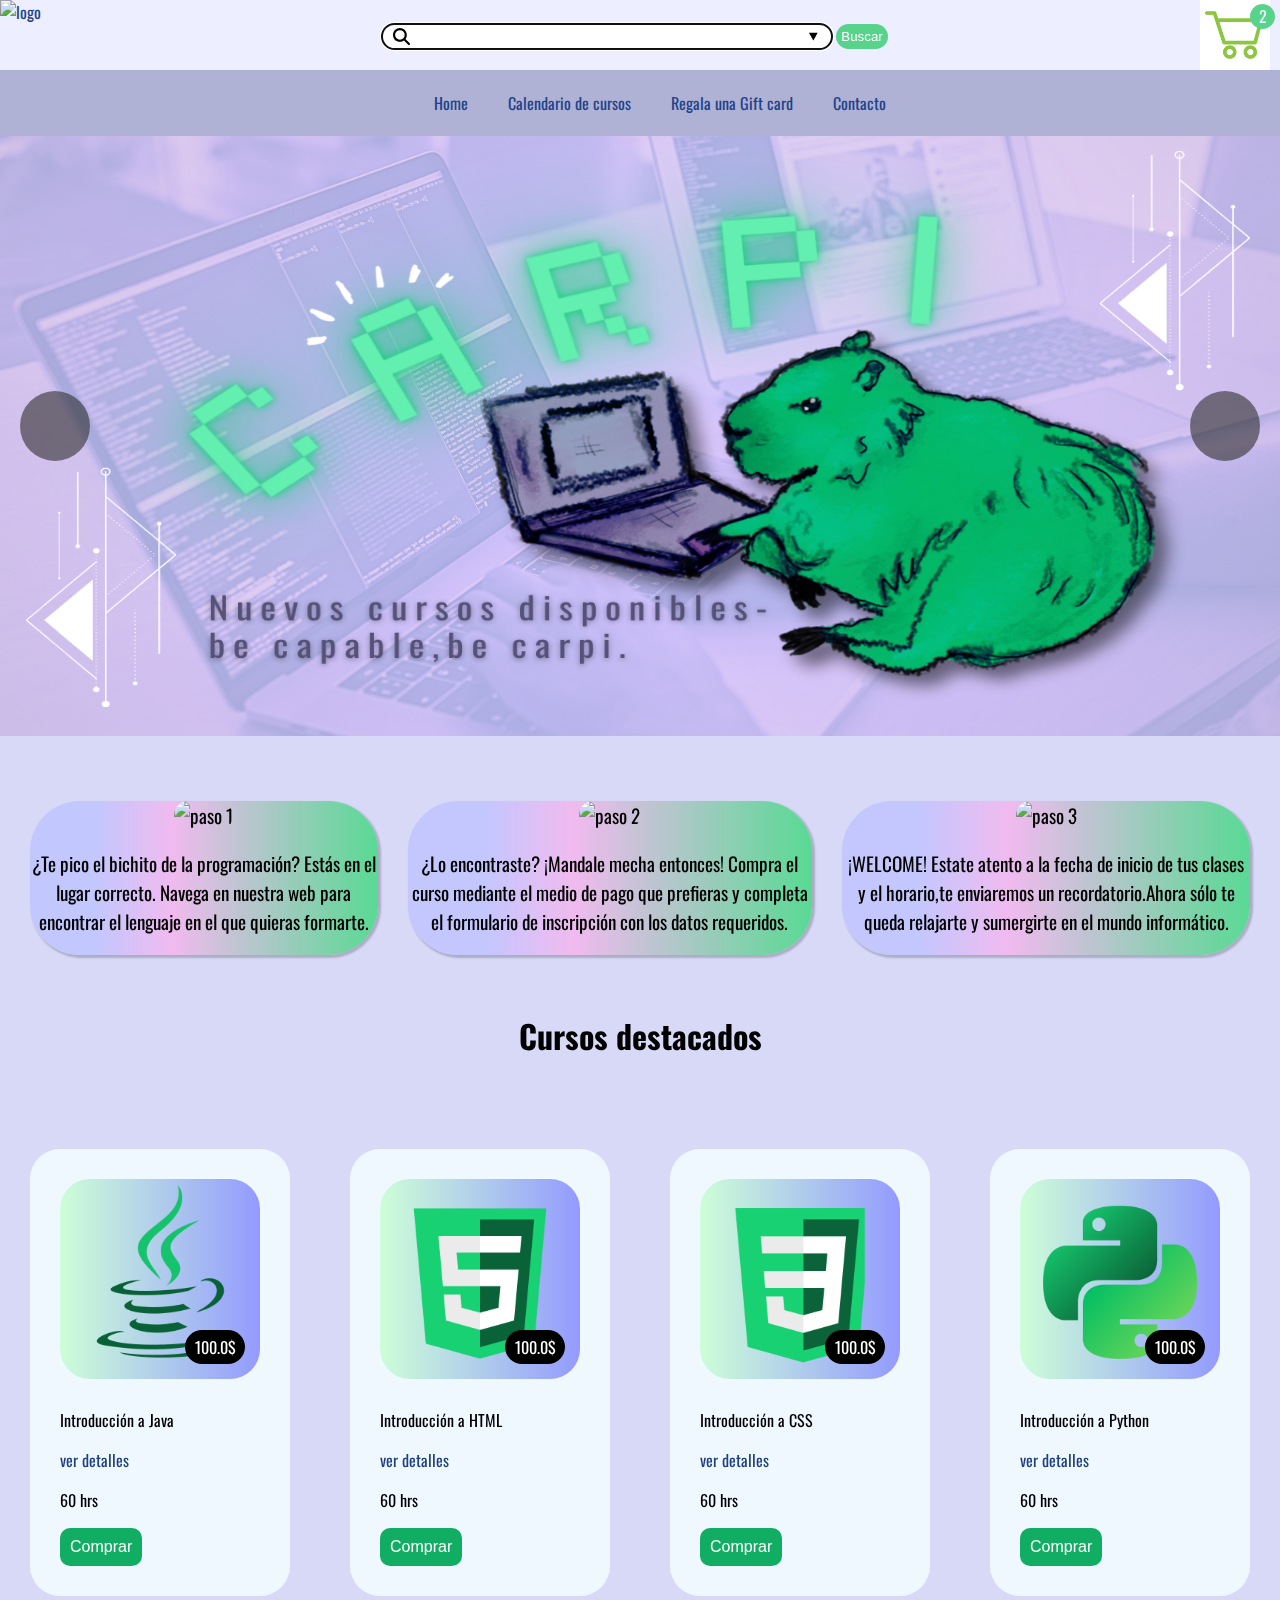
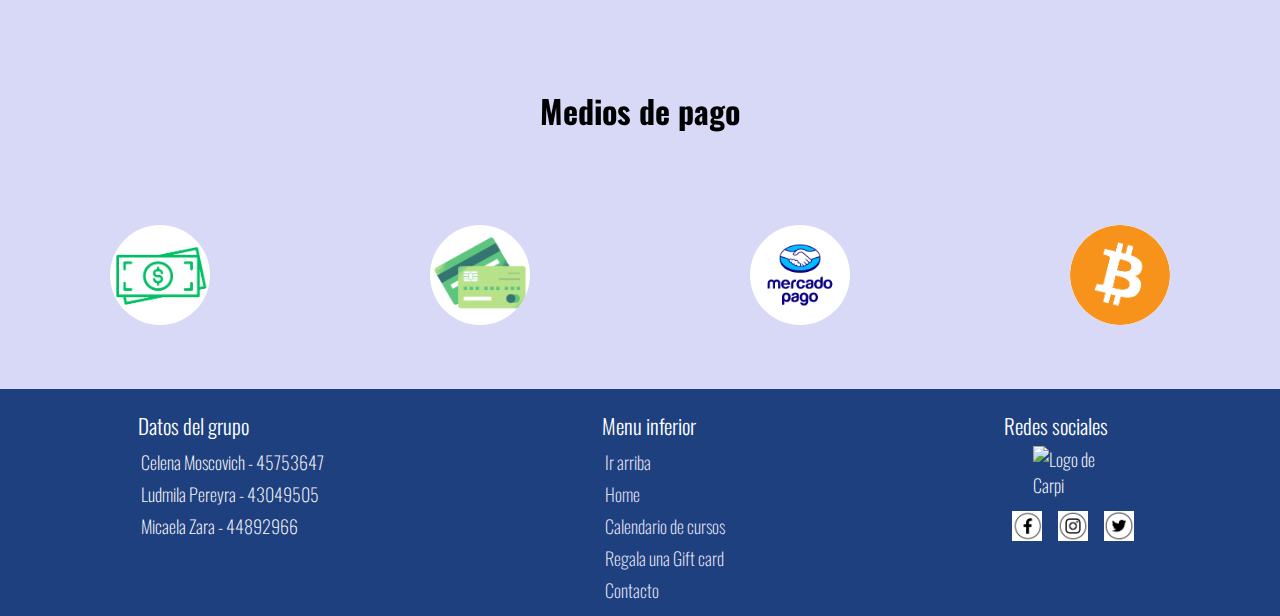
==== index.html @ eeae248b "animation" ====
<!DOCTYPE html>
<html lang="es">

<head>
    <meta charset="UTF-8">
    <meta http-equiv="X-UA-Compatible" content="IE=edge">
    <meta name="viewport" content="width=device-width, initial-scale=1.0">
    <title>Carpi Cursos</title>
    <link rel="icon" href="./img/carpiMedia/isologotipoCarpi.png" type="image/x.icon" sizes="64x64" />
    <link rel="stylesheet" href="./css/estilos.css">
    <link rel="stylesheet" href="./css/estilos-index.css">
    <link rel="stylesheet" href="./css/input.css">
    <script src="https://kit.fontawesome.com/bbc4ebec2d.js" crossorigin="anonymous"></script>
</head>

<body>

    <header id="inicio">

        <div class="cajaUno">
            <!--Header del sitio con Logo, barra de buscador y un carrito con el contador de cursos obtenidos.-->

            <!--logo-->
            <img src="./img/carpiMedia/isologotipoCarpi.png" alt="logo" width="50" height="50">

            <!--busqueda-->

            <form action="#" method="post">
                <datalist id="busqueda">
                    <option value="Curso Java">
                    <option value="Curso HTML">
                    <option value="Curso CSS">
                    <option value="Curso Phyton"></option>
                </datalist>

                <input type="text" id="buscador" name="postal" list="busqueda" autofocus>

                <input id="boton-buscar" type="submit" value="Buscar">
            </form>

            <!--carrito-->
            <div id="chango">
                <img src="img/chango.png" alt="changuito" width="40" height="40">

                <p id="numero-chango">2</p>
            </div>

        </div>
        <div class="cajaDos">
            <nav>

                <ul>
                    <li>
                        <a href="./index.html">Home</a>
                    </li>

                    <li>
                        <a href="./calendario.html">Calendario de cursos</a>
                    </li>

                    <li>
                        <a href="./regala_giftCard.html">Regala una Gift card</a>
                    </li>

                    <li>
                        <a href="./formulario_contacto.html">Contacto</a>
                    </li>
                </ul>

            </nav>
        </div>

    </header>



    <main>

        <section>
            <!--carrousel...A FUTURO-->
            <img src="./img/carpiIndex/carrusel-uno.png" alt="curso" width="100%" height="600">
            <div id="flechas">
                <a href="" class="flechita"><i class="fa-solid fa-arrow-left fa-2xl"></i></a>
                <a href="" class="flechita"><i class="fa-solid fa-arrow-right fa-2xl"></i></a>

            </div>

        </section>

        <section class="tarjetitas">
            <!--pasos-->

            <div class="tarjetita">
                <img src="./img/carpiIndex/paso-one.png" alt="paso 1">
                <p>¿Te pico el bichito de la programación? Estás en el lugar correcto.
                    Navega en nuestra web para encontrar el lenguaje en el que quieras formarte.
                </p>
            </div>

            <div class="tarjetita">
                <img src="./img/carpiIndex/paso-dos.png" alt="paso 2">
                <p>¿Lo encontraste? ¡Mandale mecha entonces! Compra el curso mediante el medio de pago que prefieras
                    y completa el formulario de inscripción con los datos requeridos.
                </p>
            </div>

            <div class="tarjetita">
                <img src="./img/carpiIndex/paso-tres.png" alt="paso 3">
                <p>¡WELCOME! Estate atento a la fecha de inicio de tus clases y el horario,te enviaremos un recordatorio.Ahora sólo te queda relajarte y sumergirte en el mundo informático. </p>
            </div>

        </section>

        <!--cursos-->
        <h2 id="cursos_destacados" class="titulosDelIndex"> Cursos destacados </h2>
        <section class="paraAcomodarlos">

            <article class="tarjetita_cursos">
                <img src="./img/carpiIndex/logoJava.png" alt="Java" width="200" height="200">
                <p class="precio-tarjeta">100.0$</p>

                <p>
                    Introducción a Java
                </p>

                <p>
                    <a href="detalle-curso-java.html">ver detalles</a>
                </p>

                <p>
                    60 hrs
                </p>

                <button>
                    <a href="inscripcion-java.html">Comprar</a>
                </button>
            </article>

            <article class="tarjetita_cursos">
                <img src="./img/carpiIndex/logoHtml.png" alt="HTML" width="200" height="200">
                <p class="precio-tarjeta">100.0$</p>
                <p>
                    Introducción a HTML
                </p>

                <p>
                    <a href="detalle-curso-html.html">ver detalles</a>
                </p>

                <p>
                    60 hrs
                </p>

                <button>
                    <a href="inscripcion-html.html">Comprar</a>
                </button>
            </article>

            <article class="tarjetita_cursos">
                <img src="./img/carpiIndex/logoCSS.png" alt="CSS" width="200" height="200">
                <p class="precio-tarjeta">100.0$</p>
                <p>
                    Introducción a CSS
                </p>

                <p>
                    <a href="detalle-curso-css.html">ver detalles</a>
                </p>

                <p>
                    60 hrs
                </p>

                <button>
                    <a href="inscripcion-css.html">Comprar</a>
                </button>
            </article>



            <article class="tarjetita_cursos">
                <img src="./img/carpiIndex/logoPhyton.png" alt="Python" width="200" height="200">
                <p class="precio-tarjeta">100.0$</p>
                <p>
                    Introducción a Python
                </p>

                <p>
                    <a href="detalle-curso-python.html">ver detalles</a>
                </p>

                <p>
                    60 hrs
                </p>

                <button>
                    <a href="inscripcion-python.html">Comprar</a>
                </button>
            </article>


        </section>

        <!--medios de pago-->
        <h2 id="medios_pago" class="titulosDelIndex">Medios de pago</h2>
        <section class="paraAcomodarlos">

            <!--efectivo-->
            <img src="img/efectivo.png" alt="efectivo" width="100" height="100">

            <!--tarjetas-->
            <img src="img/credito.png" alt="tarjetas" width="100" height="100">

            <!--mercado pago-->
            <img src="img/mercadoPago.png" alt="mercado_pago" width="100" height="100">

            <!--bitcoin-->
            <img src="img/bitcoin.png" alt="bitcoin" width="100" height="100">
        </section>

        <a href="#inicio" class = "arriba"></a>
    </main>

    <footer>

        <!--datos del grupo-->

        <div>

            <h3>Datos del grupo</h3>

            <ul>
                <li>
                    Celena Moscovich - 45753647
                </li>

                <li>
                    Ludmila Pereyra - 43049505
                </li>

                <li>
                    Micaela Zara - 44892966
                </li>
            </ul>


        </div>

        <!--menu inferior-->

        <div>

            <h3>Menu inferior</h3>

            <nav>
                <ul>
                    <li>
                        <a href="#inicio">Ir arriba</a>
                    </li>

                    <li>
                        <a href="./index.html">Home</a>
                    </li>

                    <li>
                        <a href="./calendario.html">Calendario de cursos</a>
                    </li>

                    <li>
                        <a href="./regala_giftCard.html">Regala una Gift card</a>
                    </li>

                    <li>
                        <a href="./formulario_contacto.html">Contacto</a>
                    </li>
                </ul>

            </nav>
        </div>

        <!--redes-->

        <div>

            <h3>Redes sociales</h3>
            <img src="./img/carpiMedia/carpi000.png" id="logo-footer" alt="Logo de Carpi">

            <ul class="redesSociales">
                <li>
                    <a><img src="img/fb.png" id="redes-logos" alt="facebook" ></a>
                </li>

                <li>
                    <a><img src="img/ig.png" id="redes-logos" alt="instagram"></a>
                </li>

                <li>
                    <a><img src="img/tw.png" id="redes-logos" alt="twitter" ></a>
                </li>
            </ul>

        </div>

    </footer>
</body>

</html>
---- css/estilos.css ----
@import url('https://fonts.googleapis.com/css2?family=Oswald:wght@300;500&display=swap');

/*COLORES
verde medio:#11ad62
verde lima:#c0fe71
verde claro:#bbfcdb
verde medio claro:#58d38c
blanco:#fefefe
COLOR FONDO:#EDEEFF
COLOR TEXTO:#1D438A/

/*selector universal*/
body {
    font-family: 'Oswald', sans-serif;
    margin: 0;
    cursor: url(../img/cursor.png), auto;
}

a {
    cursor: url(../img/cursor-a.png), auto;
}

header {
    background-color: #EDEEFF;
    color: #1D438A;
    display: flex;
    flex-direction: column;
    align-items: center;
}

.cajaUno {
    display: flex;
    flex-direction: row;
    width: 100%;
    align-items: center;
    justify-content: space-between;
}

.cajaUno img {
    width: 70px;
    height: 70px;
}

.cajaUno form {
    align-items: center;
}

#buscador {
    width: 400px;
    padding: 5px;
    border-radius: 30px;
    border: none;
}

#boton-buscar {
    border: none;
    color: white;
    background-color: #58d38c;
    padding: 5px;
    border-radius: 30px;
}

#numero-chango {
    width: 25px;
    height: 25px;
    margin: auto;
    text-align: center;
    background-color: #58d38c;
    color: aliceblue;
    border-radius: 50px;
    position: absolute;
    right: 5px;
    top: 4px;
}

#chango {
    margin: 0%;
    display: flex;
    justify-content: space-between;
    align-items: center;
    margin-right: 10px;
}

.cajaDos {
    display: flex;
    flex-direction: row;
    background-color: #afb1d5;
    width: 100%;
    align-items: center;
    justify-content: center;

}

main {

    background-color: #EDEEFF;

}


/* MENU */
nav a {
    color: #1D438A;
    text-decoration: none;
    display: block;

}

nav ul :hover {
    color: #58d38c;
    transition: 0.5s;
}

nav ul {
    display: flex;
    flex-direction: row;
    list-style: none;
    justify-content: space-around;
}

nav li {
    padding: 5px 20px
}

main {

    background-color: #d7d9f7;

}

/* PIE DE PAGINA */
footer {
    background-color: #1f407e;
    color: rgb(254, 254, 254);
    display: flex;
    flex-direction: row;
    justify-content: space-around;
    font-weight: 200;
    font-size: large;
    padding-bottom: 10px;
    animation: color-change 0.4s infinite;
    animation-direction: alternate;

}

footer ul {
    display: flex;
    flex-direction: column;
    padding: 0;
    margin: 0%;
    list-style: none;
    justify-content: space-between;
    text-align: left;

}

footer ul a {
    color: #EDEEFF;
    text-decoration: none;
}

footer ul a:hover {
    color: aquamarine;
    transition: 0.5s;
}

footer li {
    padding: 3px;
}

footer div h3 {
    font-weight: 300;
    margin-bottom: 5px;
}

.redesSociales {
    display: flex;
    flex-direction: row;
}

#logo-footer {
    display: block;
    margin: auto;
    width: 80px;
}

#redes-logos {
    width: 30px;
    height: 30px;
    margin-top: 10px;
    margin-left: 5px;
    margin-right: 5px;
    justify-content: space-around;
}
---- css/estilos-index.css ----
footer div {
    font-weight: 200;
}

.paraAcomodarlos {
    display: flex;
    flex-direction: row;
    align-items: center;
    justify-content: space-around;
    padding-top: 5%;
    padding-bottom: 5%;
}

.paraAcomodarlos img {
    background-color: white;
    border-radius: 50px;
}

.tarjetitas {
    display: flex;
    padding: 30px;
    gap: 30px;
}

.tarjetita {
    font-size: larger;
    text-align: center;
    box-shadow: 2px 2px 2px 1px rgba(0, 0, 0, 0.2);
    border-radius: 50px;
    background: rgb(191, 195, 255);
    background: linear-gradient(90deg, rgba(191, 195, 255, 0.8297443977591037) 19%, rgba(244, 182, 238, 0.874562324929972) 41%, rgba(67, 217, 131, 0.8605567226890756) 100%);
}

.tarjetita img {
    width: 100%;
    border-radius: 30px;
}

.titulosDelIndex {
    text-align: center;
    font-size: xx-large;
}

.tarjetita_cursos {
    background-color: aliceblue;
    border-radius: 30px;
    padding: 30px;
}


.tarjetita_cursos img {
    border-radius: 30px;
}

.tarjetita_cursos a {
    text-decoration: none;
    color: #1f407e;
}

.tarjetita_cursos a:hover {
    text-decoration: dotted;
    color: #11ad62;
    transition: 0.6s;
}

.tarjetita_cursos button {
    background-color: #11ad62;
    border: none;
    padding: 10px;
    border-radius: 10px;
    font-size: 100%;
}

.tarjetita_cursos button a {
    color: white;
}

.tarjetita_cursos button :hover {
    color: rgb(182, 224, 205);
    transition: 0.5s;
}

#flechas {
    display: flex;
    justify-content: space-between;
    margin: 0px 20px;
    position: relative;
    bottom: 350px;
    margin-bottom: -40px;
}

.flechita {
    height: 50px;
    width: 50px;
    display: block;
    color: white;
    background-color: rgb(49, 47, 47);
    border-radius: 50px;
    padding: 10px;
    text-align: center;
    vertical-align: middle;
    line-height: 50px;
    opacity: 60%;
}

.flechita:hover {
    opacity: 100%;
    transition: 0.3s;
}

.precio-tarjeta {
    width: 50px;
    text-align: center;
    padding: 5px;
    background-color: black;
    color: white;
    position: relative;
    bottom: 70px;
    left: 125px;
    border-radius: 30px;
    margin-bottom: -42px;
}
---- css/input.css ----
#buscador{
background-image: url(../img/icon-busqueda.svg);
background-repeat: no-repeat;
padding: 5px 10px 5px 40px;
background-size: 17px;
background-position: 11px center;
}
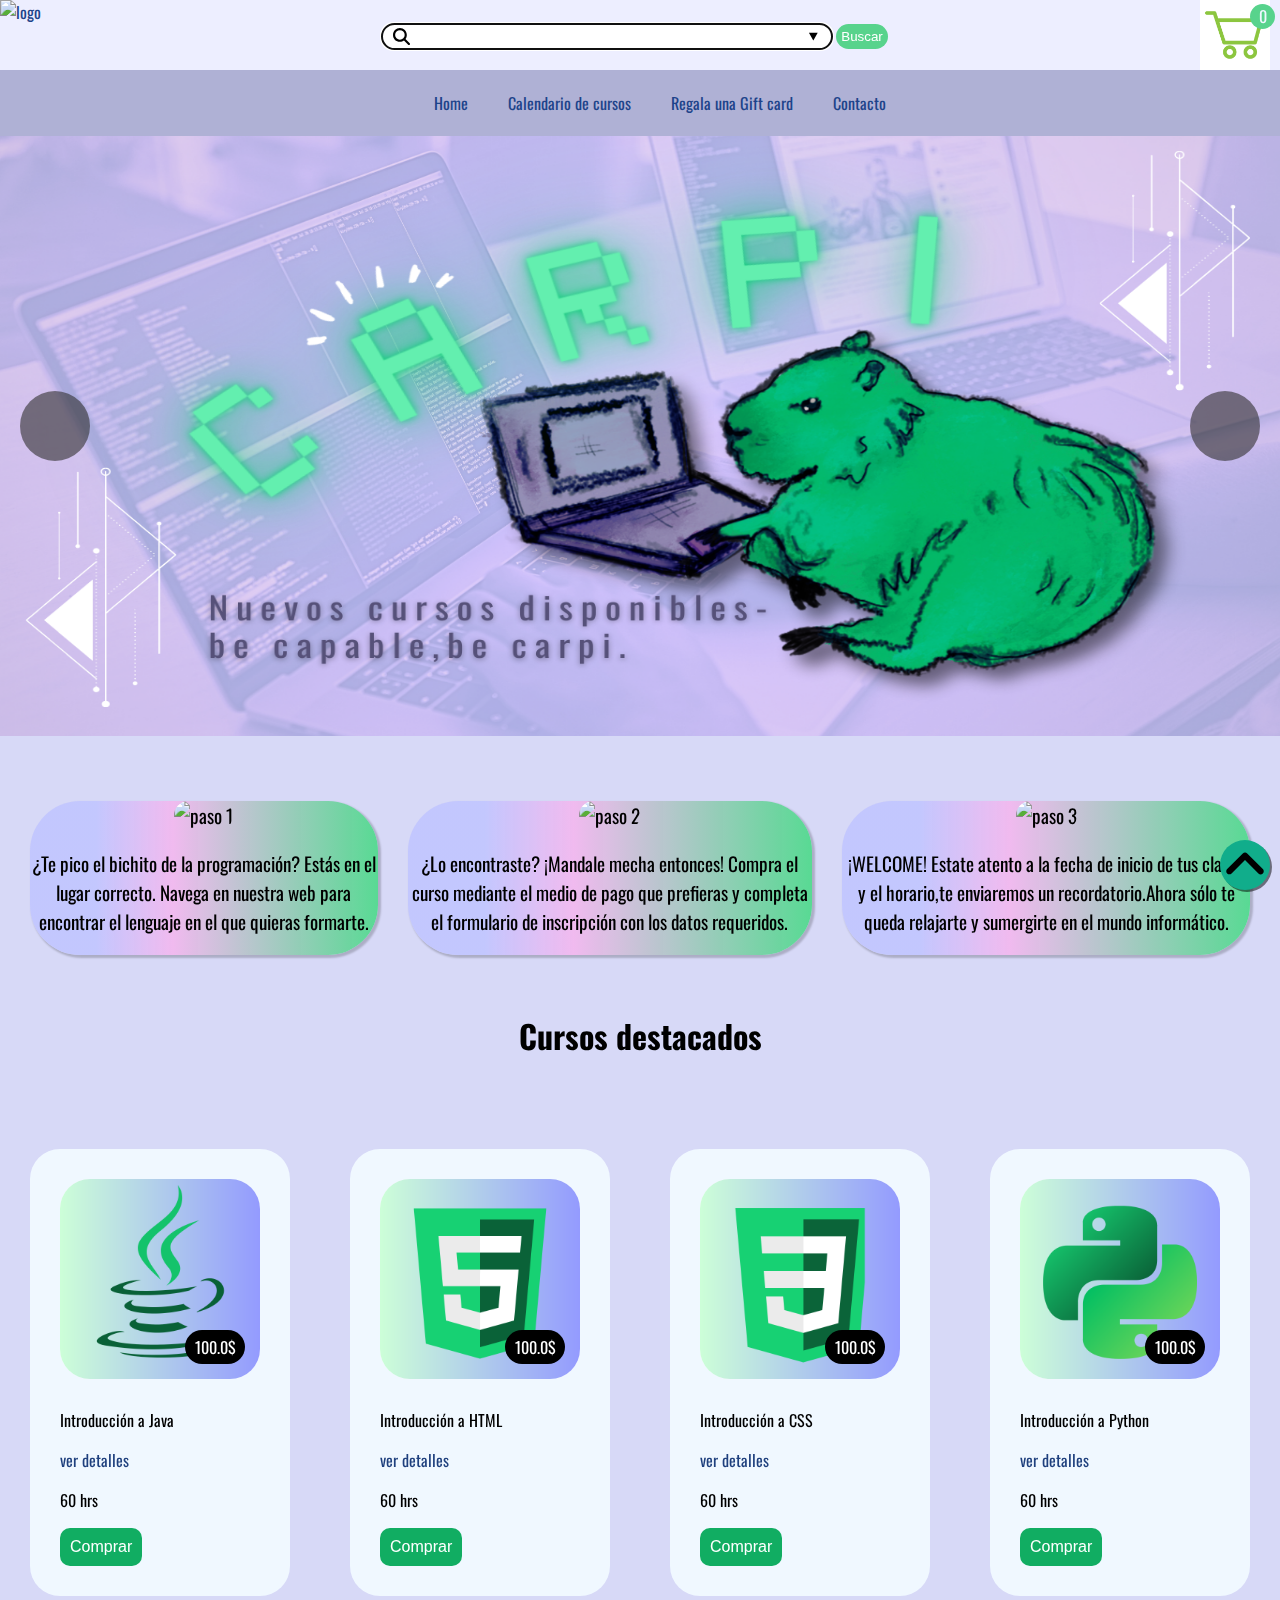
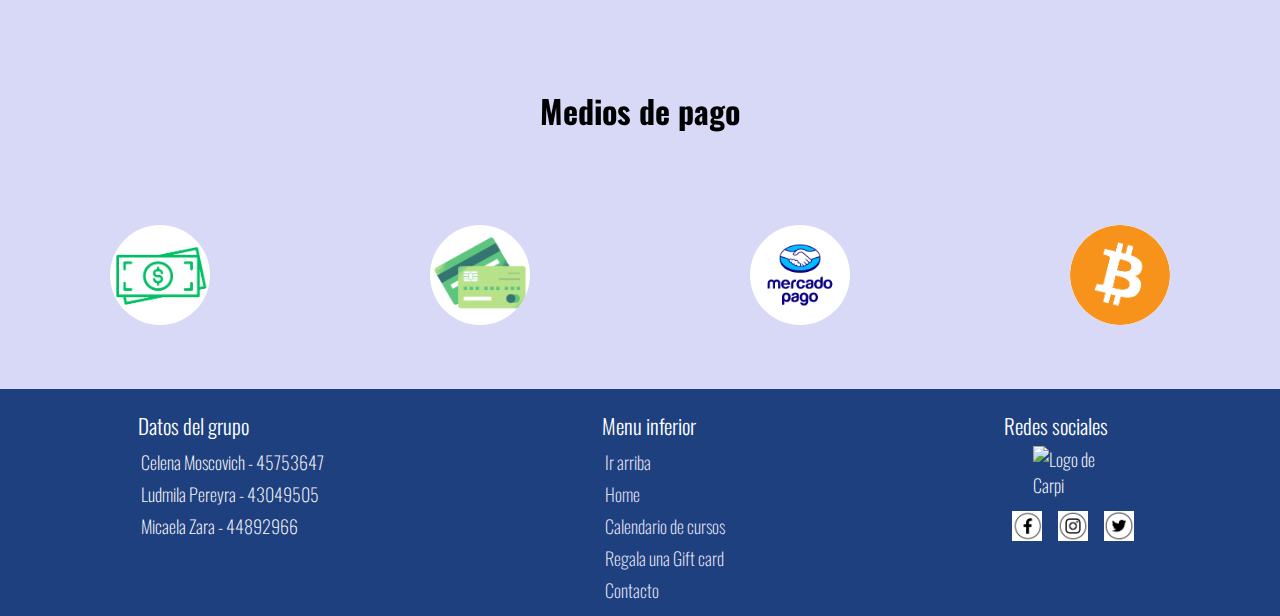
==== commit 3bd52fdf: "boton agregar al chango" ====
--- a/index.html
+++ b/index.html
@@ -11,9 +11,10 @@
     <link rel="stylesheet" href="./css/estilos-index.css">
     <link rel="stylesheet" href="./css/input.css">
     <script src="https://kit.fontawesome.com/bbc4ebec2d.js" crossorigin="anonymous"></script>
+    <script src="js/contador.js"></script>
 </head>
 
-<body>
+<body onload="setValorPagina()">
 
     <header id="inicio">
 
@@ -42,7 +43,7 @@
             <div id="chango">
                 <img src="img/chango.png" alt="changuito" width="40" height="40">
 
-                <p id="numero-chango">2</p>
+                <p id="numero-chango">0</p>
             </div>
 
         </div>
@@ -131,8 +132,8 @@
                     60 hrs
                 </p>
 
-                <button>
-                    <a href="inscripcion-java.html">Comprar</a>
+                <button onclick="agregarCurso()">
+                    <a>Comprar</a>
                 </button>
             </article>
 
@@ -151,8 +152,8 @@
                     60 hrs
                 </p>
 
-                <button>
-                    <a href="inscripcion-html.html">Comprar</a>
+                <button onclick="agregarCurso()">
+                    <a>Comprar</a>
                 </button>
             </article>
 
@@ -171,8 +172,8 @@
                     60 hrs
                 </p>
 
-                <button>
-                    <a href="inscripcion-css.html">Comprar</a>
+                <button onclick="agregarCurso()">
+                    <a>Comprar</a>
                 </button>
             </article>
 
@@ -193,8 +194,8 @@
                     60 hrs
                 </p>
 
-                <button>
-                    <a href="inscripcion-python.html">Comprar</a>
+                <button onclick="agregarCurso()">
+                    <a >Comprar</a>
                 </button>
             </article>
 
--- a/css/estilos.css
+++ b/css/estilos.css
@@ -88,6 +88,8 @@
     width: 100%;
     align-items: center;
     justify-content: center;
+    animation: barra-color 5s infinite;
+    animation-direction: alternate;
 
 }
 
@@ -138,7 +140,7 @@
     font-weight: 200;
     font-size: large;
     padding-bottom: 10px;
-    animation: color-change 0.4s infinite;
+    animation: footer-color 5s infinite;
     animation-direction: alternate;
 
 }
@@ -191,4 +193,70 @@
     margin-left: 5px;
     margin-right: 5px;
     justify-content: space-around;
+}
+
+@keyframes footer-color {
+    0% {
+        background-color: #1D438A;
+        opacity: 1;
+    }
+
+    25% {
+        background-color: #2452a7;
+        opacity: 1;
+    }
+
+    50% {
+        background-color: #2b63cd;
+        opacity: 1;
+    }
+
+    100% {
+        background-color: #3275f1;
+        opacity: 1;
+    }
+}
+
+@keyframes barra-color{
+    0% {
+        background-color: #afb1d5;
+        opacity: 1;
+    }
+
+    25% {
+        background-color: #9c9fd1;
+        opacity: 1;
+    }
+
+    50% {
+        background-color: #878bd7;
+        opacity: 1;
+    }
+
+    100% {
+        background-color: #6368cc;
+        opacity: 1;
+    }
+}
+.arriba{
+    display: block;
+    width: 50px;
+    height: 50px;
+    background-color: #11AD8B;
+    border-radius: 50%;
+    position: fixed;
+    bottom: 10px;
+    right: 10px;
+    background-image: url(../img/icon-ir_arriba.svg);
+    background-size: contain;
+    box-shadow: 2px 2px rgba(0, 0, 0, 0.5);
+    transition: 0.5s;
+    background-repeat: no-repeat;
+    background-position: center;
+    z-index: 999999999;
+}
+
+.arriba:hover{
+    background-color: #58d38c;
+    transition: 1s;
 }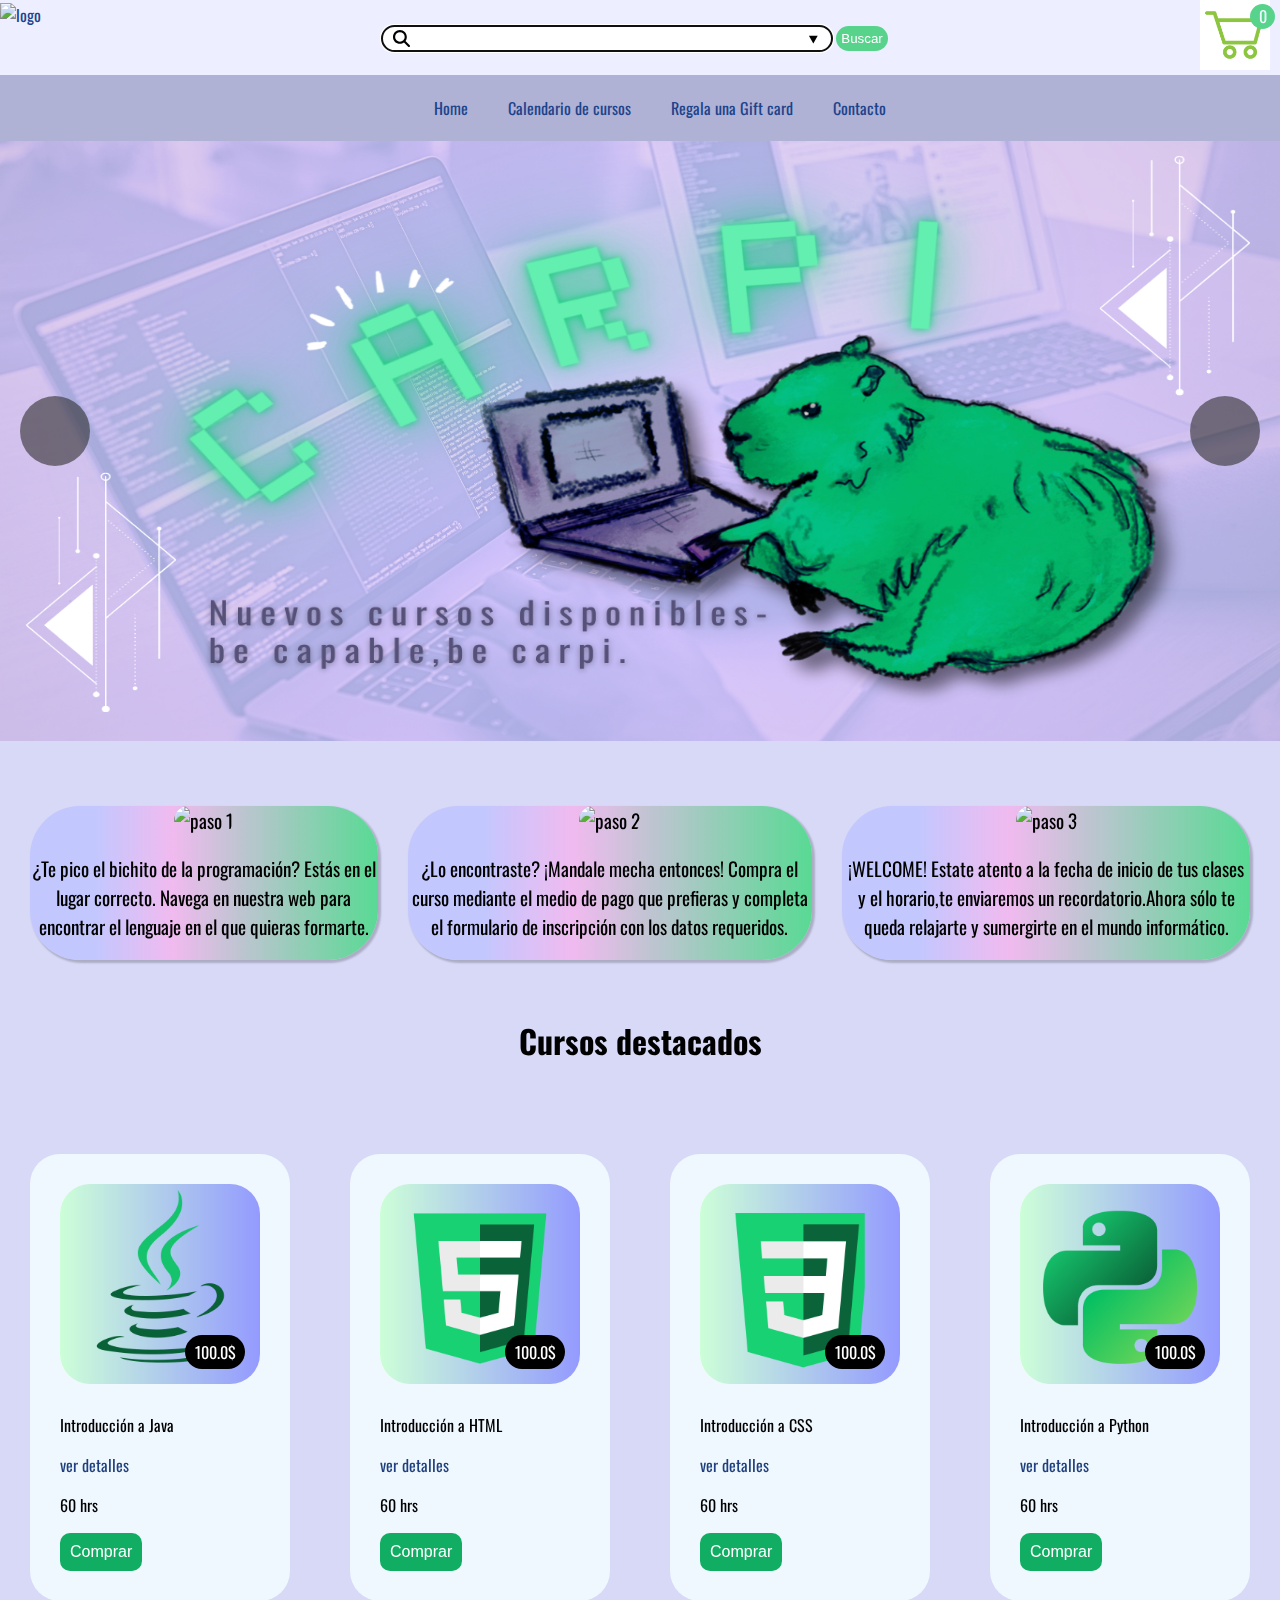
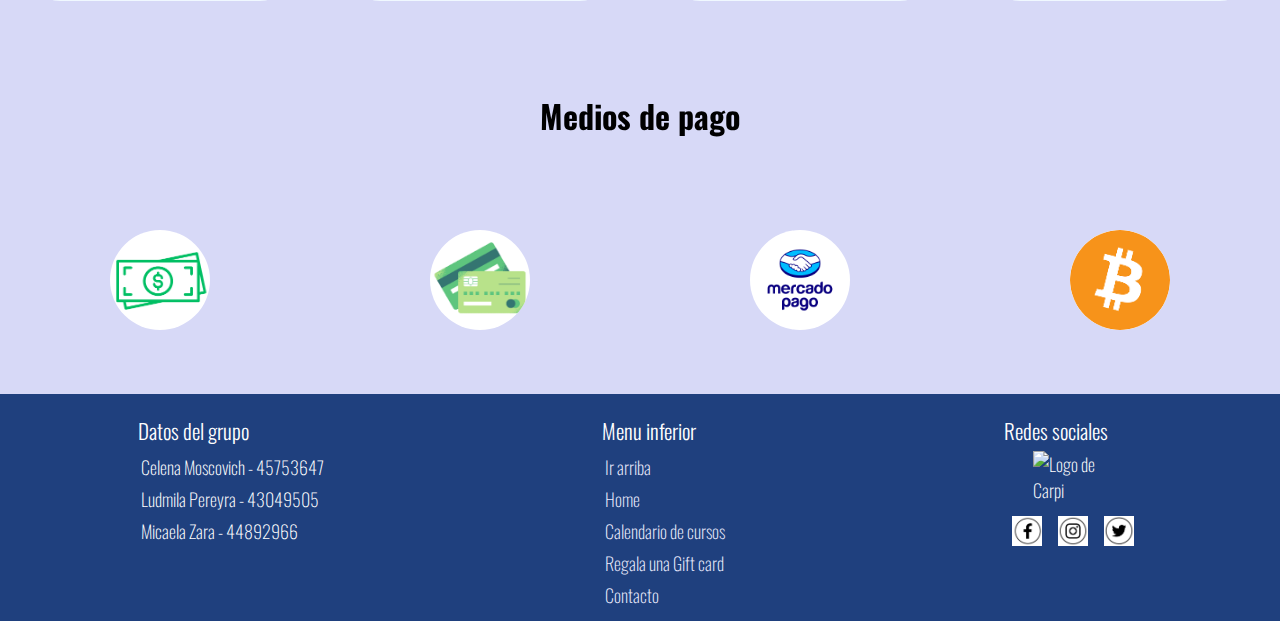
==== commit 31b352d5: "vista modal" ====
--- a/index.html
+++ b/index.html
@@ -10,14 +10,16 @@
     <link rel="stylesheet" href="./css/estilos.css">
     <link rel="stylesheet" href="./css/estilos-index.css">
     <link rel="stylesheet" href="./css/input.css">
+    <link rel="stylesheet" href="./css/modal.css">
     <script src="https://kit.fontawesome.com/bbc4ebec2d.js" crossorigin="anonymous"></script>
     <script src="js/contador.js"></script>
 </head>
 
 <body onload="setValorPagina()">
 
+
+
     <header id="inicio">
-
         <div class="cajaUno">
             <!--Header del sitio con Logo, barra de buscador y un carrito con el contador de cursos obtenidos.-->
 
@@ -41,7 +43,7 @@
 
             <!--carrito-->
             <div id="chango">
-                <img src="img/chango.png" alt="changuito" width="40" height="40">
+                <a id="verCursos"><img src="img/chango.png" alt="changuito" width="40" height="40"></a>
 
                 <p id="numero-chango">0</p>
             </div>
@@ -76,6 +78,14 @@
 
 
     <main>
+
+        <div class="e-cursos-carrito" id="modal-cursos-carrito">
+            <div class="contenido-modal">
+                <span class="cerrar">X</span>
+                <p>Cursos obtenidos:</p>
+            </div>
+        </div>
+        <script src="js/modal.js"></script>
 
         <section>
             <!--carrousel...A FUTURO-->
@@ -107,7 +117,8 @@
 
             <div class="tarjetita">
                 <img src="./img/carpiIndex/paso-tres.png" alt="paso 3">
-                <p>¡WELCOME! Estate atento a la fecha de inicio de tus clases y el horario,te enviaremos un recordatorio.Ahora sólo te queda relajarte y sumergirte en el mundo informático. </p>
+                <p>¡WELCOME! Estate atento a la fecha de inicio de tus clases y el horario,te enviaremos un
+                    recordatorio.Ahora sólo te queda relajarte y sumergirte en el mundo informático. </p>
             </div>
 
         </section>
@@ -195,7 +206,7 @@
                 </p>
 
                 <button onclick="agregarCurso()">
-                    <a >Comprar</a>
+                    <a>Comprar</a>
                 </button>
             </article>
 
@@ -219,7 +230,7 @@
             <img src="img/bitcoin.png" alt="bitcoin" width="100" height="100">
         </section>
 
-        <a href="#inicio" class = "arriba"></a>
+        <a href="#inicio" class="arriba"></a>
     </main>
 
     <footer>
@@ -288,7 +299,7 @@
 
             <ul class="redesSociales">
                 <li>
-                    <a><img src="img/fb.png" id="redes-logos" alt="facebook" ></a>
+                    <a><img src="img/fb.png" id="redes-logos" alt="facebook"></a>
                 </li>
 
                 <li>
@@ -296,7 +307,7 @@
                 </li>
 
                 <li>
-                    <a><img src="img/tw.png" id="redes-logos" alt="twitter" ></a>
+                    <a><img src="img/tw.png" id="redes-logos" alt="twitter"></a>
                 </li>
             </ul>
 
--- a/css/estilos.css
+++ b/css/estilos.css
@@ -14,6 +14,7 @@
     font-family: 'Oswald', sans-serif;
     margin: 0;
     cursor: url(../img/cursor.png), auto;
+    /* scroll-behavior: smooth;¿?*/
 }
 
 a {
@@ -217,6 +218,8 @@
     }
 }
 
+<<<<<<< HEAD
+=======
 @keyframes barra-color{
     0% {
         background-color: #afb1d5;
@@ -238,6 +241,7 @@
         opacity: 1;
     }
 }
+>>>>>>> 2aec460280cb102b3732f40c23c551846fbcd537
 .arriba{
     display: block;
     width: 50px;
@@ -254,6 +258,10 @@
     background-repeat: no-repeat;
     background-position: center;
     z-index: 999999999;
+<<<<<<< HEAD
+=======
+
+>>>>>>> 2aec460280cb102b3732f40c23c551846fbcd537
 }
 
 .arriba:hover{
--- a/css/modal.css
+++ b/css/modal.css
@@ -0,0 +1,32 @@
+.e-cursos-carrito {
+    display: none; /* Ocultar la modal por defecto */
+    position: fixed; /* Posición fija para que se mantenga en la pantalla */
+    z-index: 10000000; /* Z-index para colocarlo por encima de otros elementos */
+    left: 0;
+    top: 0;
+    width: 100%;
+    height: 100%;
+    overflow: auto; /* Permitir el desplazamiento si el contenido es demasiado grande */
+    
+  }
+
+  .contenido-modal{
+    background-color: #fefefe;
+    margin: 15% auto; /* Centrar verticalmente el contenido */
+    padding: 20px;
+    border: 1px solid #888;
+    width: 80%;
+  }
+
+  .cerrar {
+    color: #aaa;
+    float: right;
+    font-size: 18px;
+    font-weight: bold;
+  }
+  
+  .cerrar:hover {
+    color: rgb(59, 55, 55);
+    text-decoration: none;
+    cursor: url(../img/cursor-a.png);
+  }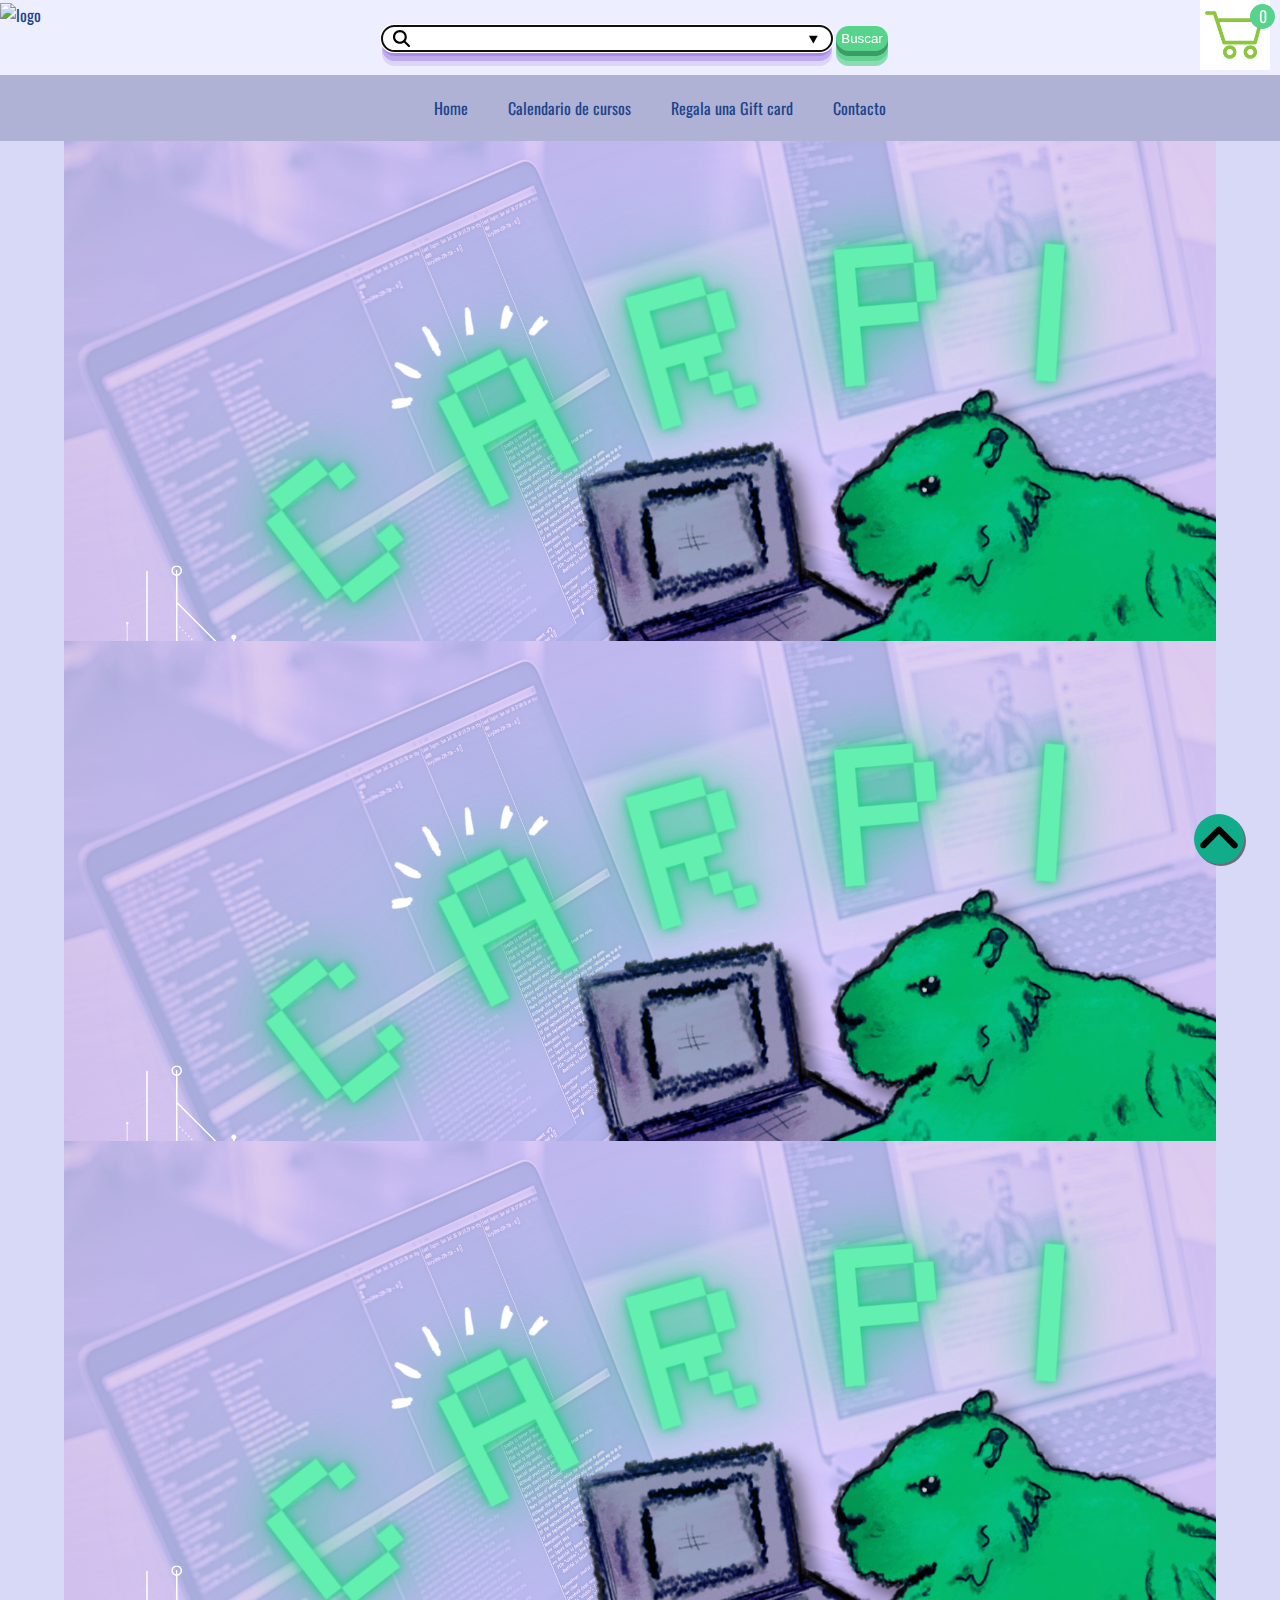
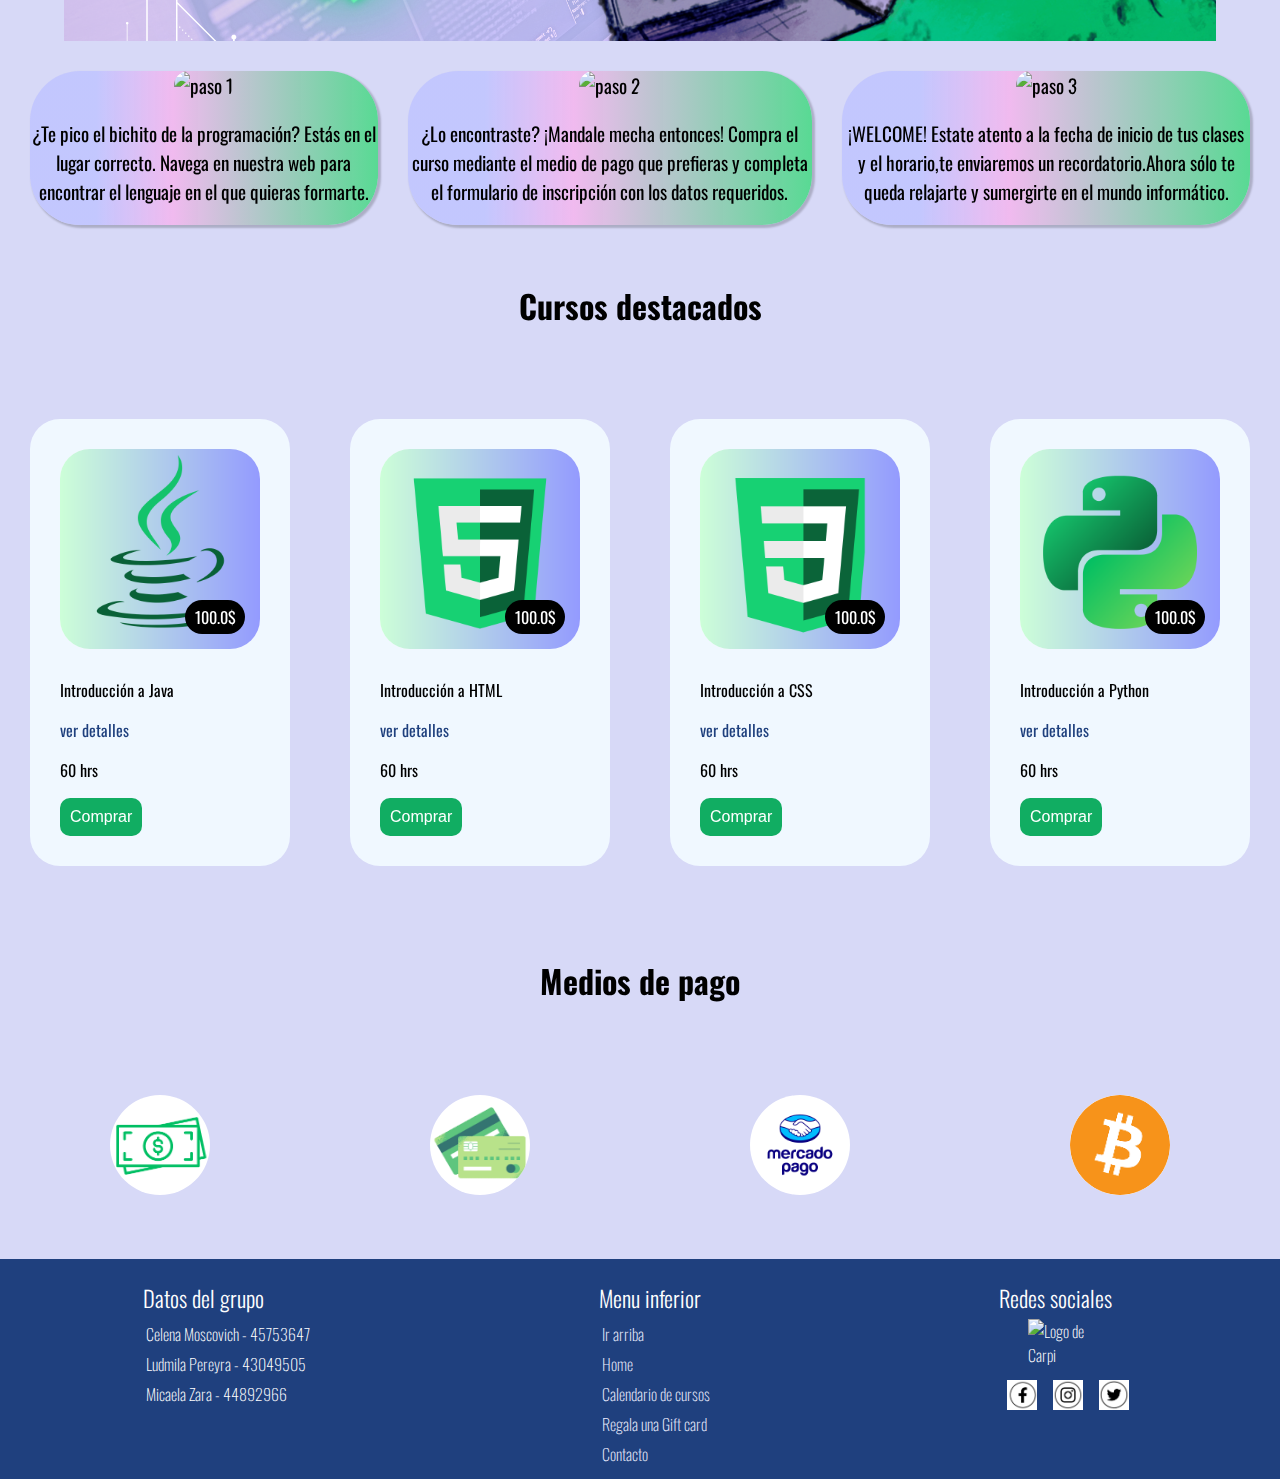
==== commit 58e21c42: "slider piola" ====
--- a/index.html
+++ b/index.html
@@ -4,15 +4,19 @@
 <head>
     <meta charset="UTF-8">
     <meta http-equiv="X-UA-Compatible" content="IE=edge">
-    <meta name="viewport" content="width=device-width, initial-scale=1.0">
+    <meta name="viewport" content="width=device-width, initial-scale=1.0,maximum-scale=1">
     <title>Carpi Cursos</title>
     <link rel="icon" href="./img/carpiMedia/isologotipoCarpi.png" type="image/x.icon" sizes="64x64" />
     <link rel="stylesheet" href="./css/estilos.css">
     <link rel="stylesheet" href="./css/estilos-index.css">
     <link rel="stylesheet" href="./css/input.css">
     <link rel="stylesheet" href="./css/modal.css">
+    <link rel="stylesheet" href="./js/slick-1.8.1/slick/slick.css">
+    <link rel="stylesheet" href="js/slick-1.8.1/slick/slick-theme.css">
+    <link rel="stylesheet" href="./css/slider.css">
+    <script src="js/cargarChango.js"></script>
     <script src="https://kit.fontawesome.com/bbc4ebec2d.js" crossorigin="anonymous"></script>
-    <script src="js/contador.js"></script>
+
 </head>
 
 <body onload="setValorPagina()">
@@ -82,19 +86,37 @@
         <div class="e-cursos-carrito" id="modal-cursos-carrito">
             <div class="contenido-modal">
                 <span class="cerrar">X</span>
-                <p>Cursos obtenidos:</p>
+                <p id="titulo-modal">Cursos obtenidos:</p>
+                <ul id="listaCursos">
+                </ul>
             </div>
         </div>
         <script src="js/modal.js"></script>
 
         <section>
-            <!--carrousel...A FUTURO-->
+
+
+            <!--CARROUSEL-->
+
+            <div class="contenedor-c">
+            <div class="slideshow">
+                <div class=" slide slide1"></div>
+                <div class=" slide slide2"></div>
+                <div class=" slide slide3"></div>
+            </div>
+
+
+            <!-- ANTIGUO CARROUSEL :
+            </div>
+
             <img src="./img/carpiIndex/carrusel-uno.png" alt="curso" width="100%" height="600">
             <div id="flechas">
                 <a href="" class="flechita"><i class="fa-solid fa-arrow-left fa-2xl"></i></a>
                 <a href="" class="flechita"><i class="fa-solid fa-arrow-right fa-2xl"></i></a>
 
-            </div>
+            </div>-->
+
+
 
         </section>
 
@@ -143,7 +165,7 @@
                     60 hrs
                 </p>
 
-                <button onclick="agregarCurso()">
+                <button class="comprar" data-value="Introducción a java">
                     <a>Comprar</a>
                 </button>
             </article>
@@ -163,7 +185,7 @@
                     60 hrs
                 </p>
 
-                <button onclick="agregarCurso()">
+                <button class="comprar" data-value="Introducción a HTML">
                     <a>Comprar</a>
                 </button>
             </article>
@@ -183,7 +205,7 @@
                     60 hrs
                 </p>
 
-                <button onclick="agregarCurso()">
+                <button class="comprar" data-value="Introducción a CSS">
                     <a>Comprar</a>
                 </button>
             </article>
@@ -205,12 +227,12 @@
                     60 hrs
                 </p>
 
-                <button onclick="agregarCurso()">
+                <button class="comprar" data-value="Introducción a Python">
                     <a>Comprar</a>
                 </button>
             </article>
 
-
+            <script src="js/contador.js"></script>
         </section>
 
         <!--medios de pago-->
@@ -218,16 +240,16 @@
         <section class="paraAcomodarlos">
 
             <!--efectivo-->
-            <img src="img/efectivo.png" alt="efectivo" width="100" height="100">
+            <img src="img/efectivo.png" alt="efectivo" width="100" height="100" class="fotitosmp">
 
             <!--tarjetas-->
-            <img src="img/credito.png" alt="tarjetas" width="100" height="100">
+            <img src="img/credito.png" alt="tarjetas" width="100" height="100" class="fotitosmp">
 
             <!--mercado pago-->
-            <img src="img/mercadoPago.png" alt="mercado_pago" width="100" height="100">
+            <img src="img/mercadoPago.png" alt="mercado_pago" width="100" height="100" class="fotitosmp">
 
             <!--bitcoin-->
-            <img src="img/bitcoin.png" alt="bitcoin" width="100" height="100">
+            <img src="img/bitcoin.png" alt="bitcoin" width="100" height="100" class="fotitosmp">
         </section>
 
         <a href="#inicio" class="arriba"></a>
@@ -314,6 +336,19 @@
         </div>
 
     </footer>
+    <script src="js/jquery-latest.js"></script>
+    <script src="./js/slick-1.8.1/slick/slick.min.js""></script>
+    <script>
+        $(".slideshow").slick({
+            mobileFirst:true,
+            dots : true,
+            fade : true,
+            arrows : false,
+            speed : 500,
+            infite : true,
+            autoplay : true
+        });
+    </script>
 </body>
 
 </html>--- a/css/estilos.css
+++ b/css/estilos.css
@@ -7,7 +7,7 @@
 verde medio claro:#58d38c
 blanco:#fefefe
 COLOR FONDO:#EDEEFF
-COLOR TEXTO:#1D438A/
+COLOR AZUl:#1D438A/
 
 /*selector universal*/
 body {
@@ -35,6 +35,7 @@
     width: 100%;
     align-items: center;
     justify-content: space-between;
+    
 }
 
 .cajaUno img {
@@ -44,6 +45,26 @@
 
 .cajaUno form {
     align-items: center;
+}
+
+h1 {
+    font-size: 1.6em;
+}
+
+h2 {
+    font-size: 1.5em;
+}
+
+h3 {
+    font-size: 1.4em;
+}
+
+h4 {
+    font-size: 1.3em;
+}
+
+p {
+    font-size: 1em;
 }
 
 #buscador {
@@ -51,6 +72,7 @@
     padding: 5px;
     border-radius: 30px;
     border: none;
+    box-shadow: rgba(143, 92, 225, 0.4) 0px 5px, rgba(132, 80, 216, 0.317) 0px 10px, rgba(127, 78, 213, 0.153) 0px 15px;
 }
 
 #boton-buscar {
@@ -59,6 +81,7 @@
     background-color: #58d38c;
     padding: 5px;
     border-radius: 30px;
+    box-shadow: rgb(60, 156, 100) 0px 5px, rgba(88, 211, 139, 0.806) 0px 10px, #58d38ba7 0px 15px;
 }
 
 #numero-chango {
@@ -92,6 +115,7 @@
     animation: barra-color 5s infinite;
     animation-direction: alternate;
 
+
 }
 
 main {
@@ -139,7 +163,6 @@
     flex-direction: row;
     justify-content: space-around;
     font-weight: 200;
-    font-size: large;
     padding-bottom: 10px;
     animation: footer-color 5s infinite;
     animation-direction: alternate;
@@ -218,37 +241,15 @@
     }
 }
 
-<<<<<<< HEAD
-=======
-@keyframes barra-color{
-    0% {
-        background-color: #afb1d5;
-        opacity: 1;
-    }
-
-    25% {
-        background-color: #9c9fd1;
-        opacity: 1;
-    }
-
-    50% {
-        background-color: #878bd7;
-        opacity: 1;
-    }
-
-    100% {
-        background-color: #6368cc;
-        opacity: 1;
-    }
-}
->>>>>>> 2aec460280cb102b3732f40c23c551846fbcd537
-.arriba{
+.arriba {
     display: block;
     width: 50px;
     height: 50px;
     background-color: #11AD8B;
     border-radius: 50%;
     position: fixed;
+    margin-right: 2%;
+    margin-bottom: 2%;
     bottom: 10px;
     right: 10px;
     background-image: url(../img/icon-ir_arriba.svg);
@@ -258,13 +259,46 @@
     background-repeat: no-repeat;
     background-position: center;
     z-index: 999999999;
-<<<<<<< HEAD
-=======
-
->>>>>>> 2aec460280cb102b3732f40c23c551846fbcd537
-}
-
-.arriba:hover{
+
+}
+
+.arriba:hover {
     background-color: #58d38c;
     transition: 1s;
+}
+
+/*MEDIA QUERIES */
+
+/*TABLET*/
+@media screen and (min-width: 48em) and (max-width:64em){
+    p {
+        font-size: 0.9em;
+    }
+}
+
+/*CELULAR*/
+@media screen and (min-width: 8em) and (max-width:48em) {
+
+    .cajaDos {
+        flex-direction: column;
+        font-size: small;
+        align-items: center;
+    }
+
+    #buscador{
+        width: 60%;
+    }
+    body {
+        width: fit-content;
+
+    }
+
+    #chango{
+        display: none;
+    }
+    
+    #numero-chango{
+        display: none;
+    }
+
 }--- a/css/modal.css
+++ b/css/modal.css
@@ -1,32 +1,51 @@
-.e-cursos-carrito {
-    display: none; /* Ocultar la modal por defecto */
-    position: fixed; /* Posición fija para que se mantenga en la pantalla */
-    z-index: 10000000; /* Z-index para colocarlo por encima de otros elementos */
-    left: 0;
-    top: 0;
-    width: 100%;
-    height: 100%;
-    overflow: auto; /* Permitir el desplazamiento si el contenido es demasiado grande */
-    
-  }
+.e-cursos-carrito{
+  display: none;
+  /* Ocultar la modal por defecto */
+  position: fixed;
+  /* Posición fija para que se mantenga en la pantalla */
+  z-index: 10000000;
+  /* Z-index para colocarlo por encima de otros elementos */
+  left: 0;
+  top: 0;
+  width: 100%;
+  height: 100%;
+  align-items: center;
+  overflow: auto;
+  background-color: rgba(0, 0, 0, 0.5);
+  /* Permitir el desplazamiento si el contenido es demasiado grande */
+}
 
-  .contenido-modal{
-    background-color: #fefefe;
-    margin: 15% auto; /* Centrar verticalmente el contenido */
-    padding: 20px;
-    border: 1px solid #888;
-    width: 80%;
-  }
+.contenido-modal {
+  background-color: #fff;
+  margin: 20% auto;
+  padding: 20px;
+  width: 80%;
+  max-width: 400px;
+  text-align: center;
+  border-radius: 5px;
+  position: relative;
+}
 
-  .cerrar {
-    color: #aaa;
-    float: right;
-    font-size: 18px;
-    font-weight: bold;
-  }
-  
-  .cerrar:hover {
-    color: rgb(59, 55, 55);
-    text-decoration: none;
-    cursor: url(../img/cursor-a.png);
-  }+.contenido-modal ul {
+  list-style: none;
+  text-align: center;
+  padding: 0;
+  margin: 0%;
+}
+
+.cerrar {
+  color: #aaa;
+  float: right;
+  font-size: 20px;
+  font-weight: bold;
+}
+
+.cerrar:hover {
+  color: rgb(59, 55, 55);
+  text-decoration: none;
+  cursor: url(../img/cursor-a.png);
+}
+
+.contenido-modal p{
+  font-size: x-large;
+}--- a/css/slider.css
+++ b/css/slider.css
@@ -0,0 +1,32 @@
+.contenedor-c{
+    max-width: 1200px;
+    width: 90%;
+    margin: auto;
+}
+
+.slide{
+    width: 100%;
+    height: 500px;
+}
+
+.slide1{
+    background-image: url('../img/carpiIndex/carrusel-uno.png');
+}
+.slide2{
+   background-image: url('../img/carpiIndex/carrusel-uno.png');
+}
+.slide3{
+   background-image: url('../img/carpiIndex/carrusel-uno.png');
+}
+
+.slideshow{
+    width: 100%;
+}
+
+.slick-dots li button::before{
+    font-size: 16px;
+}
+
+.slick-dots{
+    bottom: 16px;
+}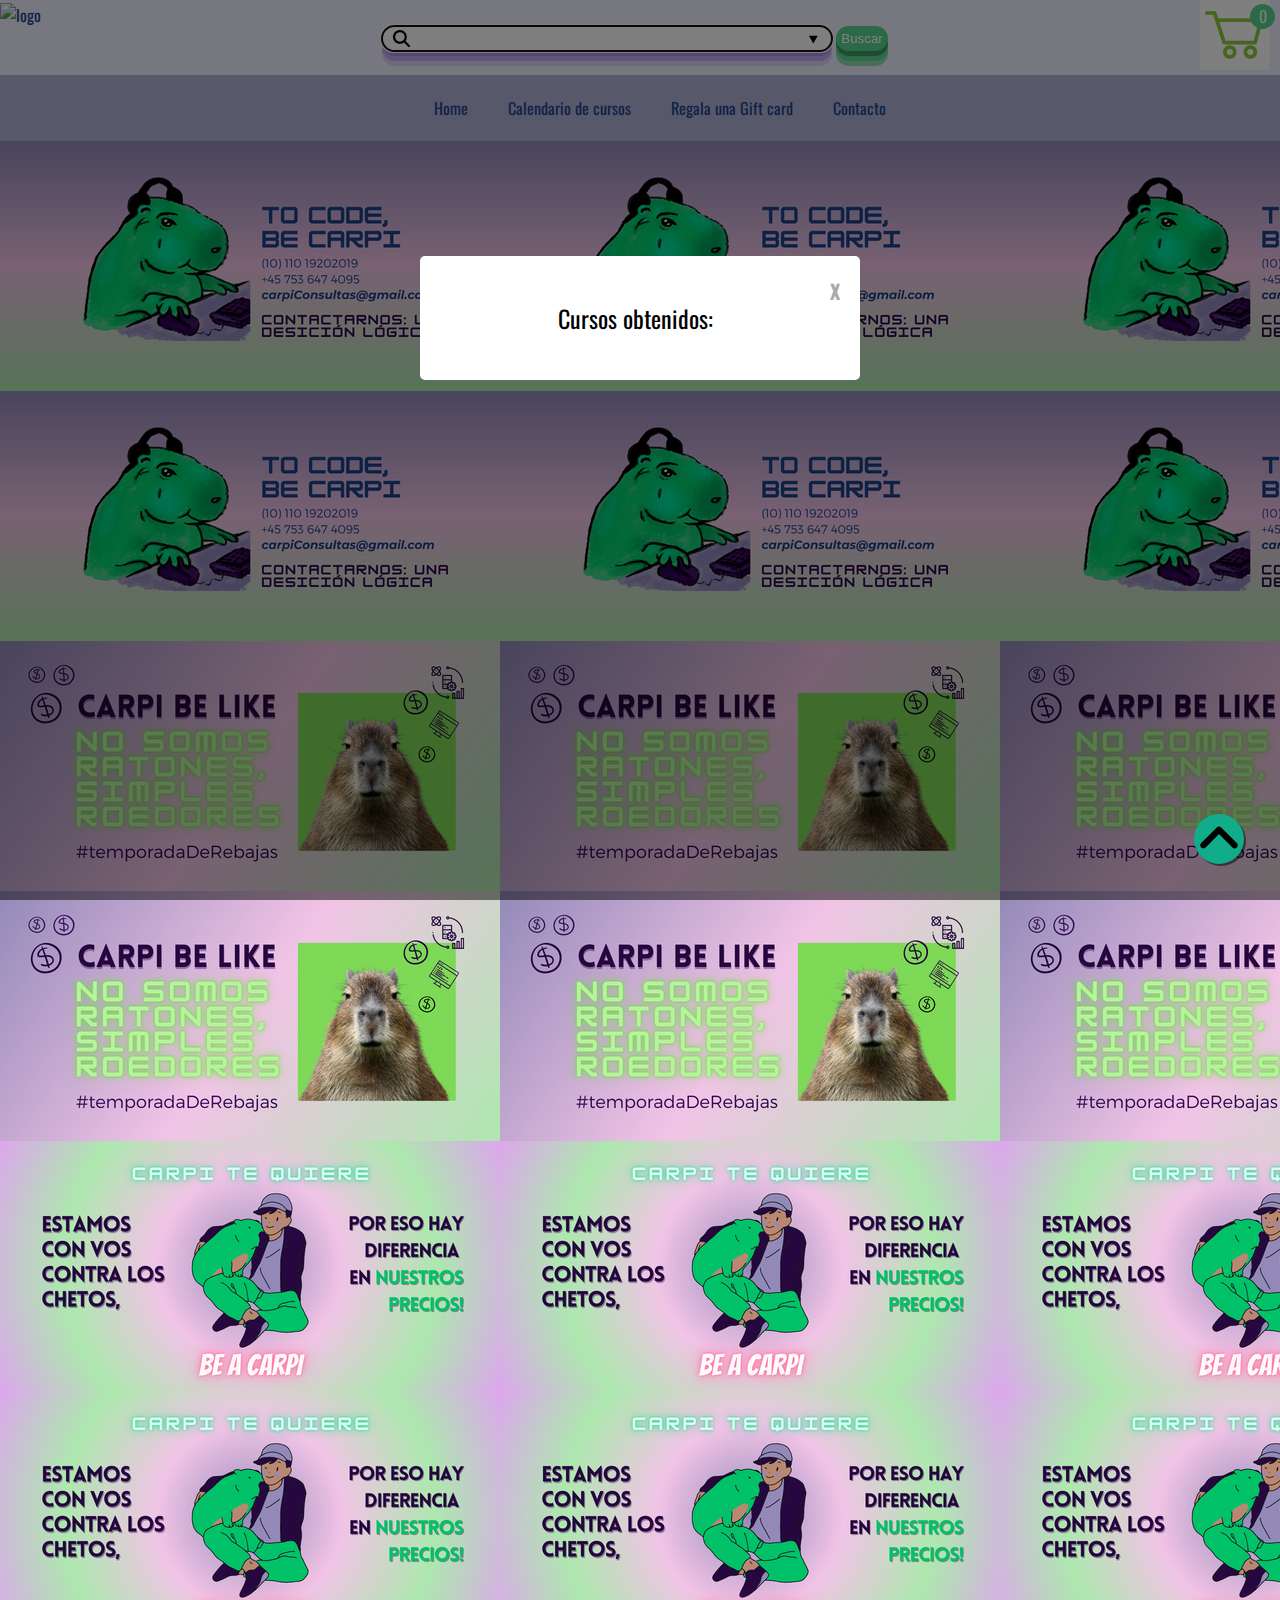
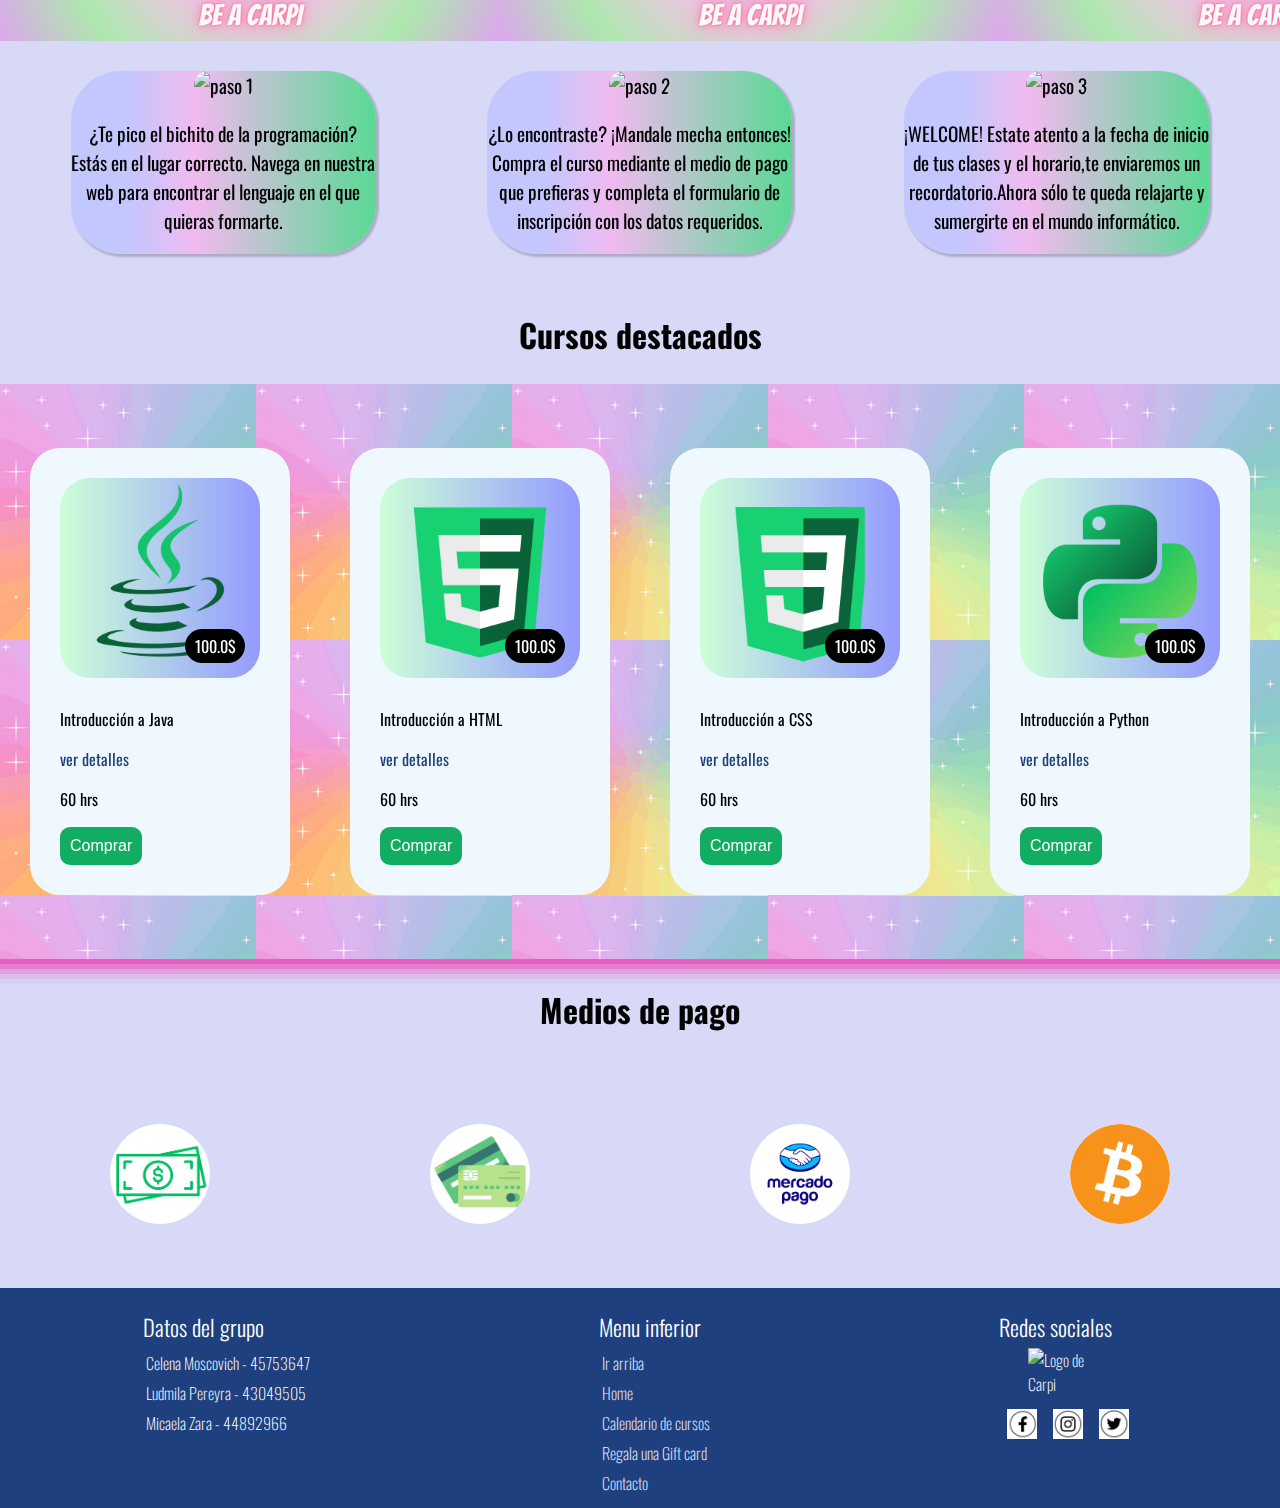
==== commit 5ad5f007: "no se" ====
--- a/index.html
+++ b/index.html
@@ -147,7 +147,7 @@
 
         <!--cursos-->
         <h2 id="cursos_destacados" class="titulosDelIndex"> Cursos destacados </h2>
-        <section class="paraAcomodarlos">
+        <section class="paraAcomodarlos brillitos">
 
             <article class="tarjetita_cursos">
                 <img src="./img/carpiIndex/logoJava.png" alt="Java" width="200" height="200">
@@ -346,7 +346,17 @@
             arrows : false,
             speed : 500,
             infite : true,
-            autoplay : true
+            autoplay : true,
+            responsive: [
+                {
+                    breakpoint: 768,
+                    settings: {
+                        slidesToShow: 2,
+                        slidesToScroll: 2
+                    }
+                }
+            ]
+        
         });
     </script>
 </body>
--- a/css/estilos-index.css
+++ b/css/estilos-index.css
@@ -18,6 +18,9 @@
 
 .tarjetitas {
     display: flex;
+    justify-items: center;
+    align-items: center;
+    justify-content: space-around;
     padding: 30px;
     gap: 30px;
 }
@@ -25,6 +28,7 @@
 .tarjetita {
     font-size: larger;
     text-align: center;
+    width: 25%;
     box-shadow: 2px 2px 2px 1px rgba(0, 0, 0, 0.2);
     border-radius: 50px;
     background: rgb(191, 195, 255);
@@ -46,7 +50,6 @@
     border-radius: 30px;
     padding: 30px;
 }
-
 
 .tarjetita_cursos img {
     border-radius: 30px;
@@ -80,6 +83,12 @@
     transition: 0.5s;
 }
 
+
+.brillitos{
+    background-image: url(../img/carpiIndex/backCarrusel.gif);
+    background-size: 20% ;
+    box-shadow: rgba(240, 46, 170, 0.4) 0px 5px, rgba(240, 46, 170, 0.3) 0px 10px, rgba(240, 46, 170, 0.2) 0px 15px, rgba(240, 46, 170, 0.1) 0px 20px, rgba(240, 46, 170, 0.05) 0px 25px;
+}
 #flechas {
     display: flex;
     justify-content: space-between;
@@ -98,7 +107,7 @@
     border-radius: 50px;
     padding: 10px;
     text-align: center;
-    vertical-align: middle;
+    /*vertical-align: middle;*/
     line-height: 50px;
     opacity: 60%;
 }
@@ -119,4 +128,49 @@
     left: 125px;
     border-radius: 30px;
     margin-bottom: -42px;
+}
+
+/*MEDIA QUERIES */
+
+/*TABLET*/
+@media screen and (min-width: 48em) and (max-width:64em){
+    .paraAcomodarlos {
+        display: flex;
+        flex-wrap: wrap;
+    }
+
+    .tarjetita_cursos {
+        margin: 2%;
+    }
+}
+
+/*CELULAR*/
+@media screen and (max-width:48em){
+    body {
+        width: fit-content;
+
+    }
+
+    .paraAcomodarlos {
+        flex-wrap: wrap;
+    }
+
+    .tarjetitas{
+        flex-direction: column;
+    }
+    
+    .tarjetita {
+        margin: 2%;
+        width: 70%;
+    }
+
+    .tarjetita_cursos {
+        margin: 2%;
+    }
+
+    .contenedor-c{
+        
+    }
+
+
 }--- a/css/modal.css
+++ b/css/modal.css
@@ -1,5 +1,5 @@
-.e-cursos-carrito{
-  display: none;
+.e-cursos-carrito, .modal-formulario-exitoso{
+  display: block;
   /* Ocultar la modal por defecto */
   position: fixed;
   /* Posición fija para que se mantenga en la pantalla */
@@ -15,7 +15,7 @@
   /* Permitir el desplazamiento si el contenido es demasiado grande */
 }
 
-.contenido-modal {
+.contenido-modal, .contenido-modal-formulario {
   background-color: #fff;
   margin: 20% auto;
   padding: 20px;
@@ -33,19 +33,19 @@
   margin: 0%;
 }
 
-.cerrar {
+.cerrar, .cerrar-modal-formulario {
   color: #aaa;
   float: right;
   font-size: 20px;
   font-weight: bold;
 }
 
-.cerrar:hover {
+.cerrar:hover, .cerrar-modal-formulario:hover{
   color: rgb(59, 55, 55);
   text-decoration: none;
   cursor: url(../img/cursor-a.png);
 }
 
-.contenido-modal p{
+.contenido-modal p, .contenido-modal-formulario p{
   font-size: x-large;
 }--- a/css/slider.css
+++ b/css/slider.css
@@ -1,6 +1,6 @@
 .contenedor-c{
-    max-width: 1200px;
-    width: 90%;
+  /*  max-width: 1200px; */
+    width: 100%;
     margin: auto;
 }
 
@@ -10,13 +10,13 @@
 }
 
 .slide1{
-    background-image: url('../img/carpiIndex/carrusel-uno.png');
+    background-image: url('../img/carpiIndex/carrusel/01-carrusel.png');
 }
 .slide2{
-   background-image: url('../img/carpiIndex/carrusel-uno.png');
+   background-image: url('../img/carpiIndex/carrusel/02-carrusel.png');
 }
 .slide3{
-   background-image: url('../img/carpiIndex/carrusel-uno.png');
+   background-image: url('../img/carpiIndex/carrusel/03-carrusel.png');
 }
 
 .slideshow{
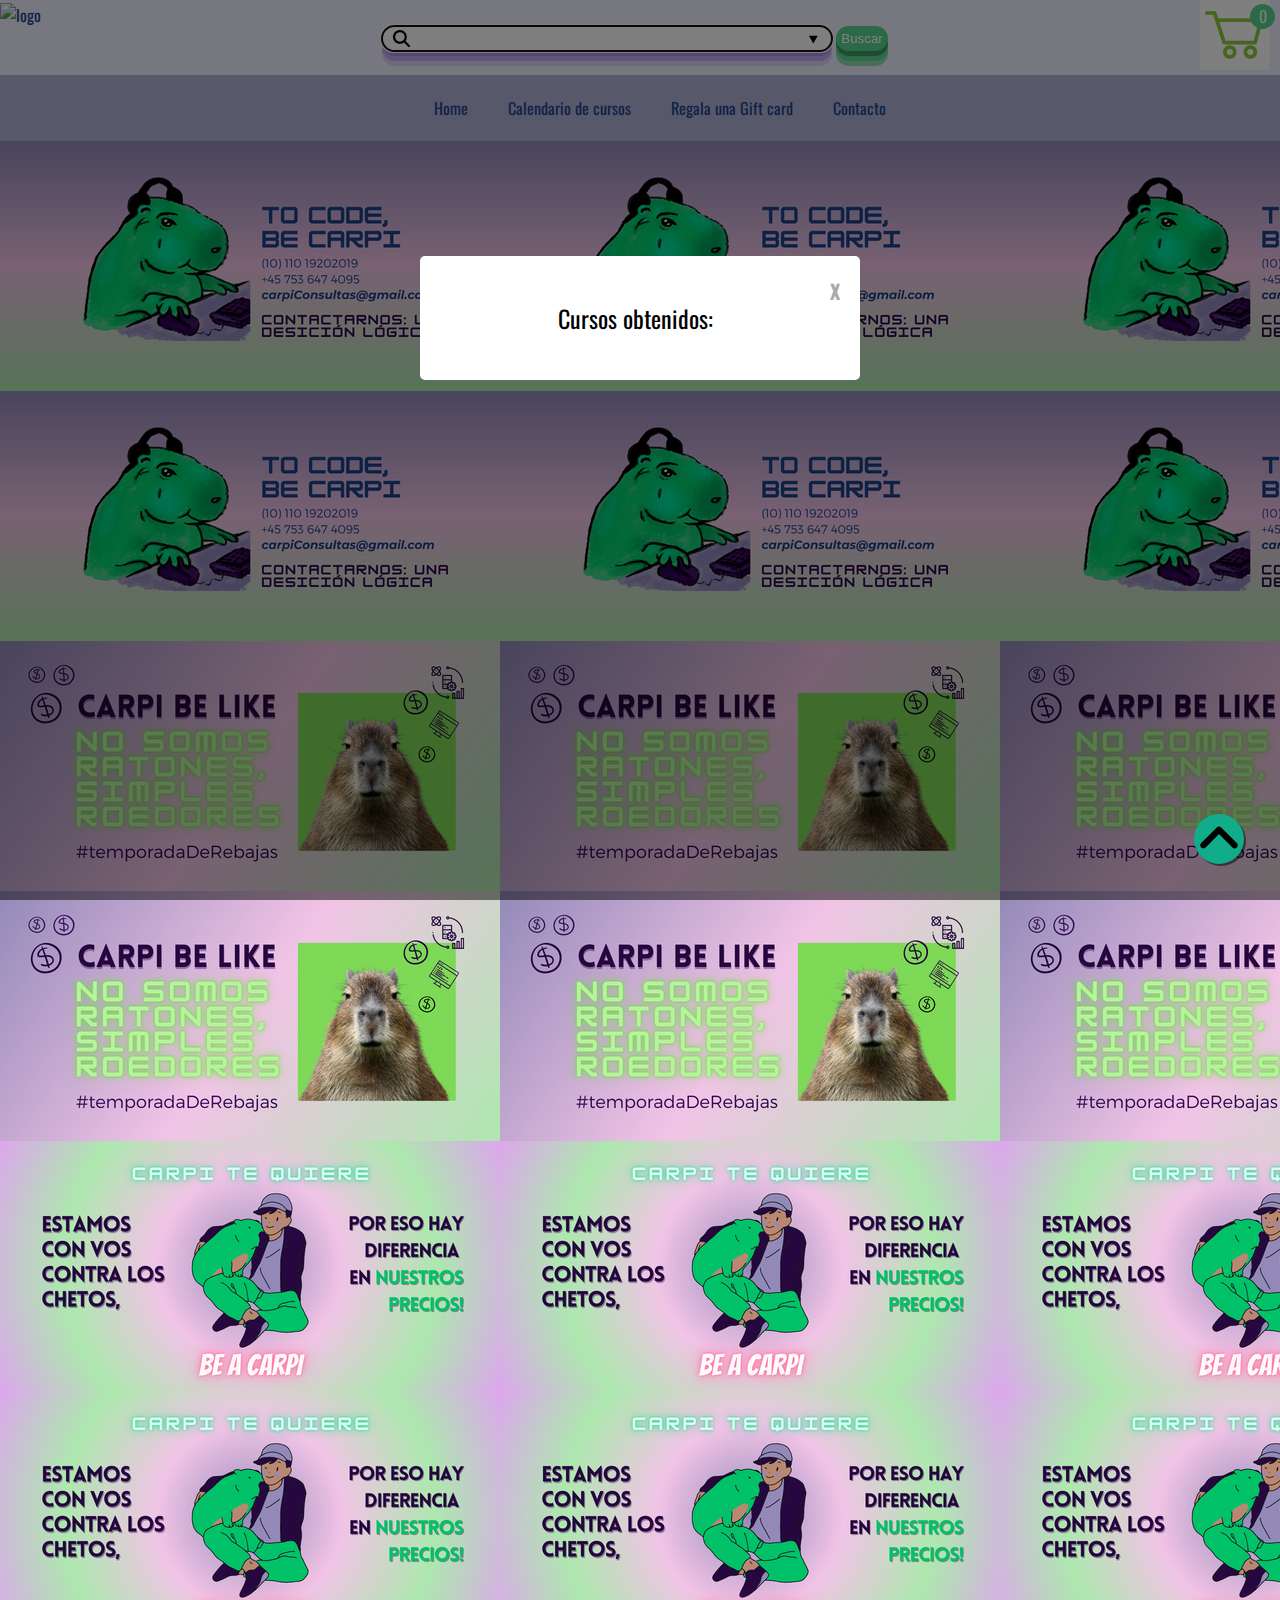
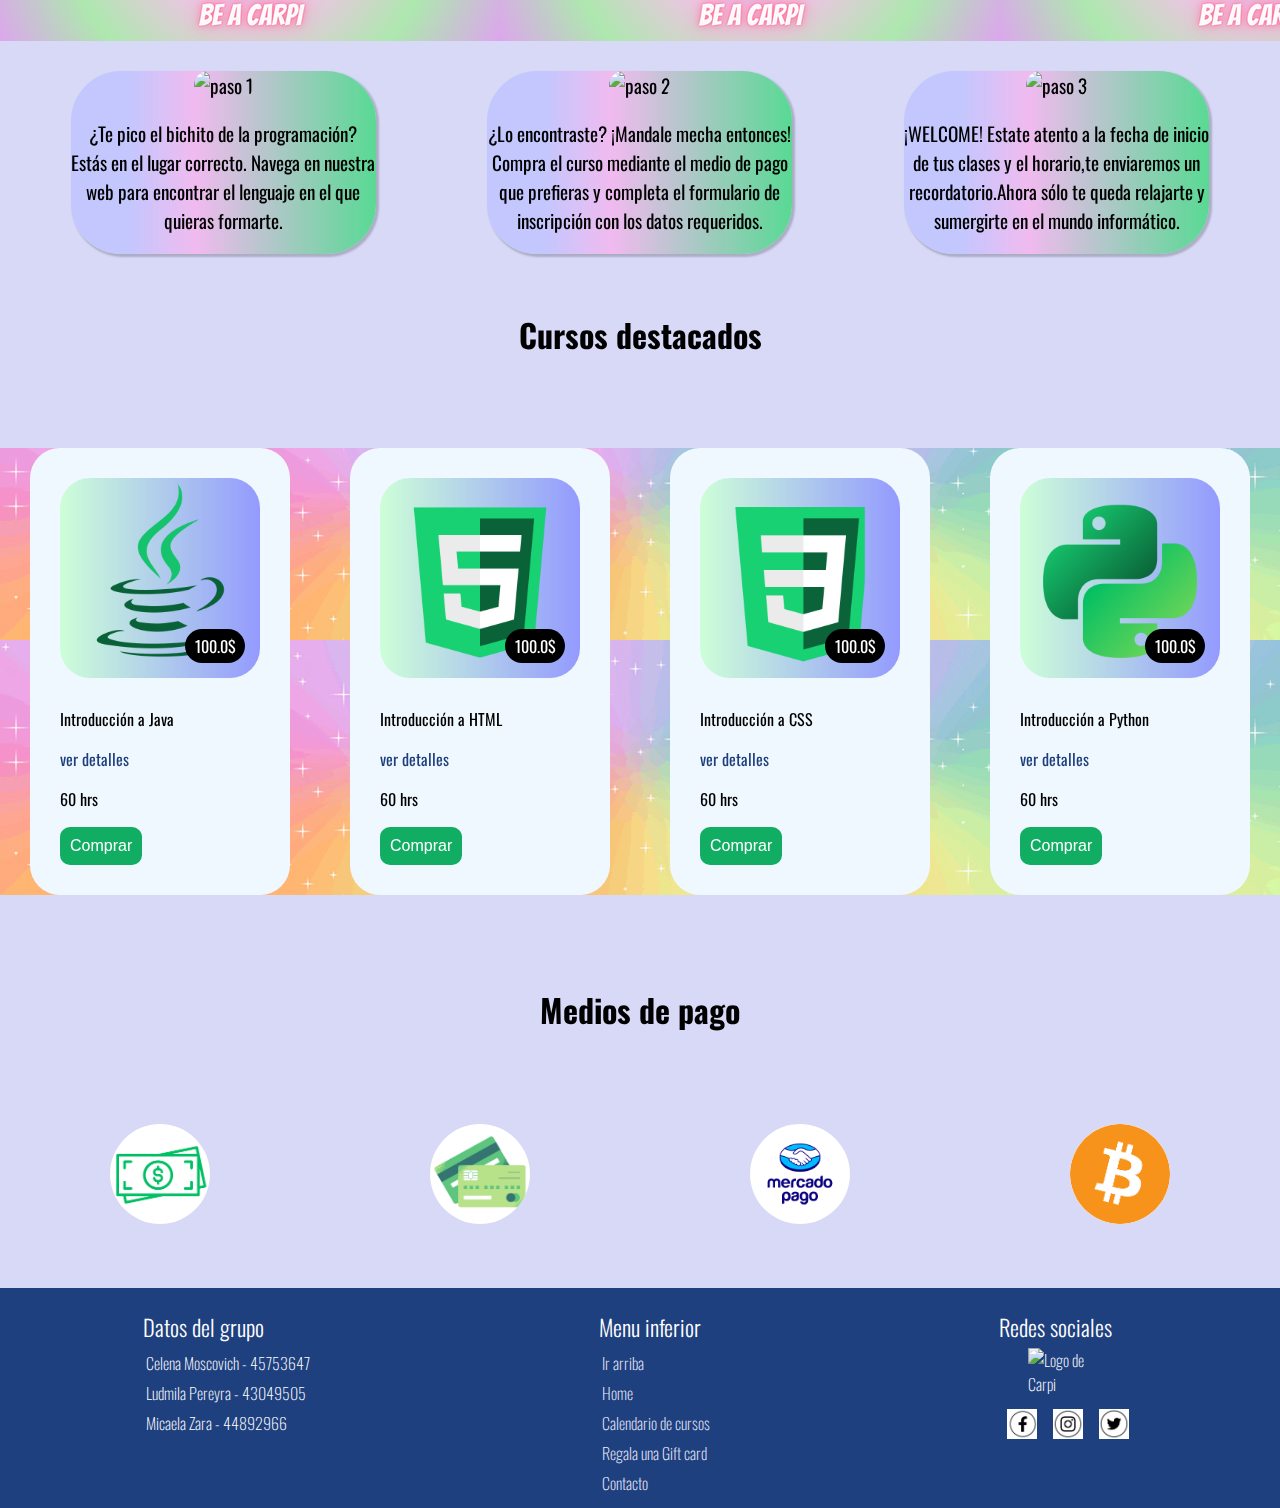
==== commit eeafe0b2: "commit" ====
--- a/index.html
+++ b/index.html
@@ -347,15 +347,6 @@
             speed : 500,
             infite : true,
             autoplay : true,
-            responsive: [
-                {
-                    breakpoint: 768,
-                    settings: {
-                        slidesToShow: 2,
-                        slidesToScroll: 2
-                    }
-                }
-            ]
         
         });
     </script>
--- a/css/estilos-index.css
+++ b/css/estilos-index.css
@@ -87,7 +87,7 @@
 .brillitos{
     background-image: url(../img/carpiIndex/backCarrusel.gif);
     background-size: 20% ;
-    box-shadow: rgba(240, 46, 170, 0.4) 0px 5px, rgba(240, 46, 170, 0.3) 0px 10px, rgba(240, 46, 170, 0.2) 0px 15px, rgba(240, 46, 170, 0.1) 0px 20px, rgba(240, 46, 170, 0.05) 0px 25px;
+    background-clip: content-box;
 }
 #flechas {
     display: flex;
@@ -133,7 +133,7 @@
 /*MEDIA QUERIES */
 
 /*TABLET*/
-@media screen and (min-width: 48em) and (max-width:64em){
+@media screen and (max-width:64em){
     .paraAcomodarlos {
         display: flex;
         flex-wrap: wrap;
@@ -145,32 +145,4 @@
 }
 
 /*CELULAR*/
-@media screen and (max-width:48em){
-    body {
-        width: fit-content;
 
-    }
-
-    .paraAcomodarlos {
-        flex-wrap: wrap;
-    }
-
-    .tarjetitas{
-        flex-direction: column;
-    }
-    
-    .tarjetita {
-        margin: 2%;
-        width: 70%;
-    }
-
-    .tarjetita_cursos {
-        margin: 2%;
-    }
-
-    .contenedor-c{
-        
-    }
-
-
-}